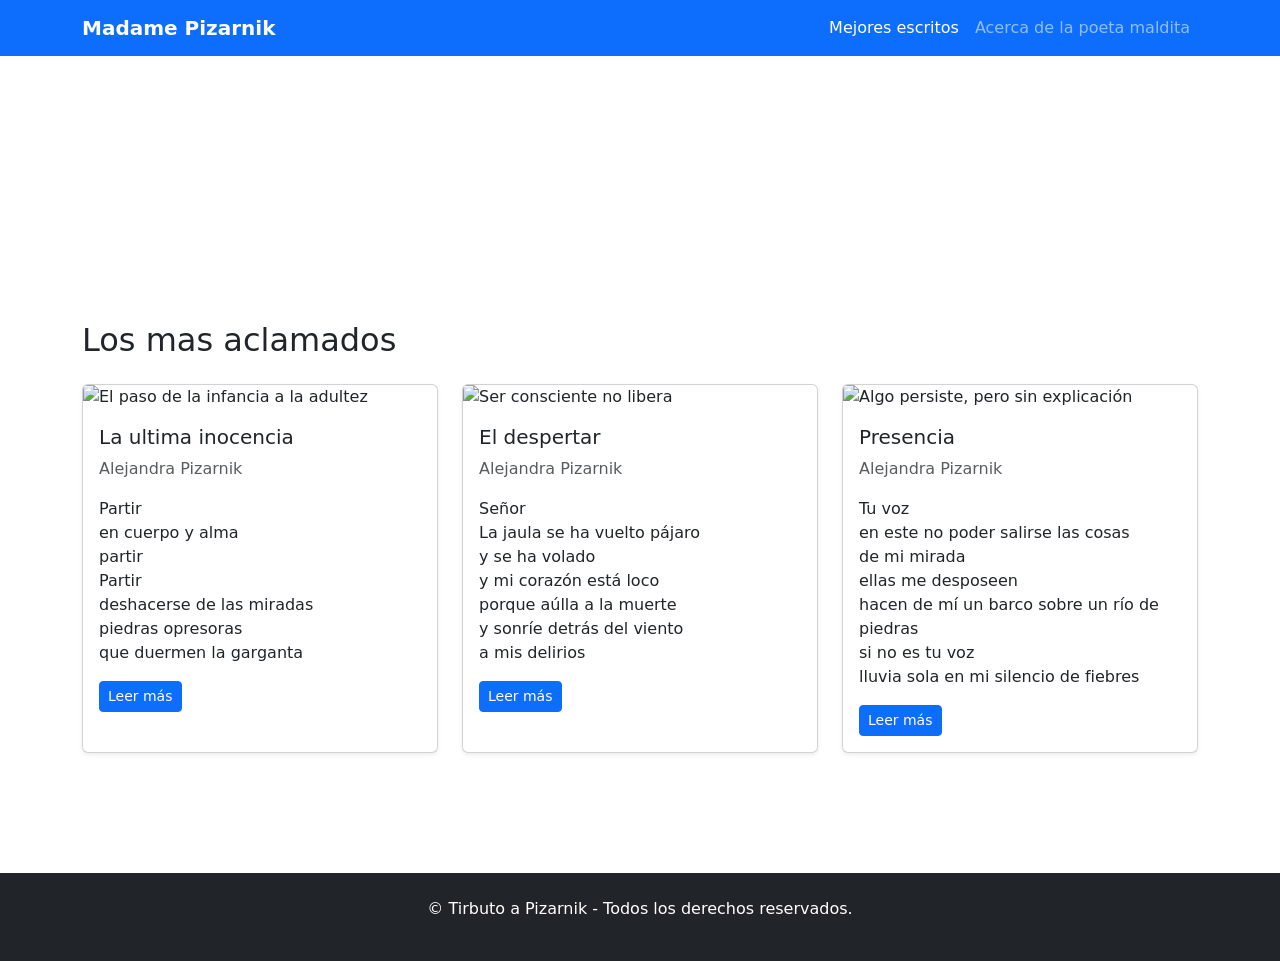
==== index.html @ fc626e9c "Carga de 3 poemas y modificacion grid" ====
<!DOCTYPE html>
<html lang="es">
<head>
    <meta charset="UTF-8">
    <meta name="viewport" content="width=device-width, initial-scale=1.0">
    <title>Alejandra Pizarnik</title>
    <!-- Bootstrap 5 CDN -->
    <link href="https://cdn.jsdelivr.net/npm/bootstrap@5.3.0/dist/css/bootstrap.min.css" rel="stylesheet">
    <!-- CSS personalizado -->
    <link rel="stylesheet" href="assets/styles.css">
</head>
<body>
    <!-- Navbar (COMPLETAR: agregar logo, links activos, menú colapsable) -->
    <nav class="navbar navbar-expand-md navbar-dark bg-primary sticky-top">
        <div class="container">
            <a class="navbar-brand fw-bold" href="index.html">Madame Pizarnik</a>
                   <button class="navbar-toggler" type="button" data-bs-toggle="collapse" data-bs-target="#menuPrincipal">
                    <span class="navbar-toggler-icon"></span>
                       </button>

                <div class="collapse navbar-collapse" id="menuPrincipal">
                  <ul class="navbar-nav ms-auto"> <li class="nav-item">
                    <a class="nav-link active" href="index.html">Mejores escritos</a>
                     </li>
                <li class="nav-item">
                    <a class="nav-link" href="about.html">Acerca de la poeta maldita</a>
                </li>
            </ul>
        </div>
    </div>
</nav>

            <!-- TODO: agregar toggler y nav-items -->
        </div>
    </nav>

    <!-- Hero section -->
    <header class="bg-gradient text-white py-5">
        <div class="container text-center">
            <h1 class="display-4">El peso de la existencia...</h1>
            <p class="lead">POESIA y DEPRESION</p>
        </div>
    </header>

    <!-- Main: listado de artículos -->
    <main class="py-5">
        <div class="container">
            <h2 class="mb-4">Los mas aclamados</h2>
            <div class="row">
                <div class="col-md-4 mb-4">
                    <div class="card h-100 shadow-sm">
                        <img src="assets/images/article-1.jpg" class="card-img-top" alt="El paso de la infancia a la adultez">
                        <div class="card-body">
                            <h5 class="card-title">La ultima inocencia</h5>
                            <p class="card-text text-muted">Alejandra Pizarnik</p>
                            <p class="card-text"> Partir <br> 
                                en cuerpo y alma <br> partir <br>
                                Partir <br> deshacerse de las miradas <br>
                                piedras opresoras <br> 
                                que duermen la garganta <br> </p>
                            <a href="#" class="btn btn-primary btn-sm">Leer más</a>
                        </div>
                    </div>
                </div>

                <div class="col-md-4 mb-4">
                    <div class="card h-100 shadow-sm">
                        <img src="assets/images/article-1.jpg" class="card-img-top" alt="Ser consciente no libera">
                        <div class="card-body">
                            <h5 class="card-title">El despertar</h5>
                            <p class="card-text text-muted">Alejandra Pizarnik</p>
                            <p class="card-text">Señor <br> 
                            La jaula se ha vuelto pájaro <br> 
                            y se ha volado <br> 
                            y mi corazón está loco <br> 
                            porque aúlla a la muerte <br> 
                            y sonríe detrás del viento <br> 
                            a mis delirios <br> </p>
                            <a href="#" class="btn btn-primary btn-sm">Leer más</a>
                        </div>
                    </div>
                </div>

                <div class="col-md-4 mb-4">
                    <div class="card h-100 shadow-sm">
                        <img src="assets/images/article-1.jpg" class="card-img-top" alt="Algo persiste, pero sin explicación">
                        <div class="card-body">
                            <h5 class="card-title">Presencia</h5>
                            <p class="card-text text-muted">Alejandra Pizarnik</p>
                            <p class="card-text">Tu voz <br> 
                            en este no poder salirse las cosas <br> 
                            de mi mirada <br> 
                            ellas me desposeen <br> 
                            hacen de mí un barco sobre un río de piedras <br> 
                            si no es tu voz <br> 
                            lluvia sola en mi silencio de fiebres <br> </p>
                                <a href="#" class="btn btn-primary btn-sm">Leer más</a>
                        </div>
                    </div>
                </div>
            </div> </div>
    </main>

    <!-- Footer -->
    <footer class="bg-dark text-white py-4 mt-5">
        <div class="container text-center">
            <p>&copy; Tirbuto a Pizarnik - Todos los derechos reservados.</p>
            <!-- TODO: agregar redes sociales -->
        </div>
    </footer>

    <!-- Bootstrap JS -->
    <script src="https://cdn.jsdelivr.net/npm/bootstrap@5.3.0/dist/js/bootstrap.bundle.min.js"></script>
</body>
</html>
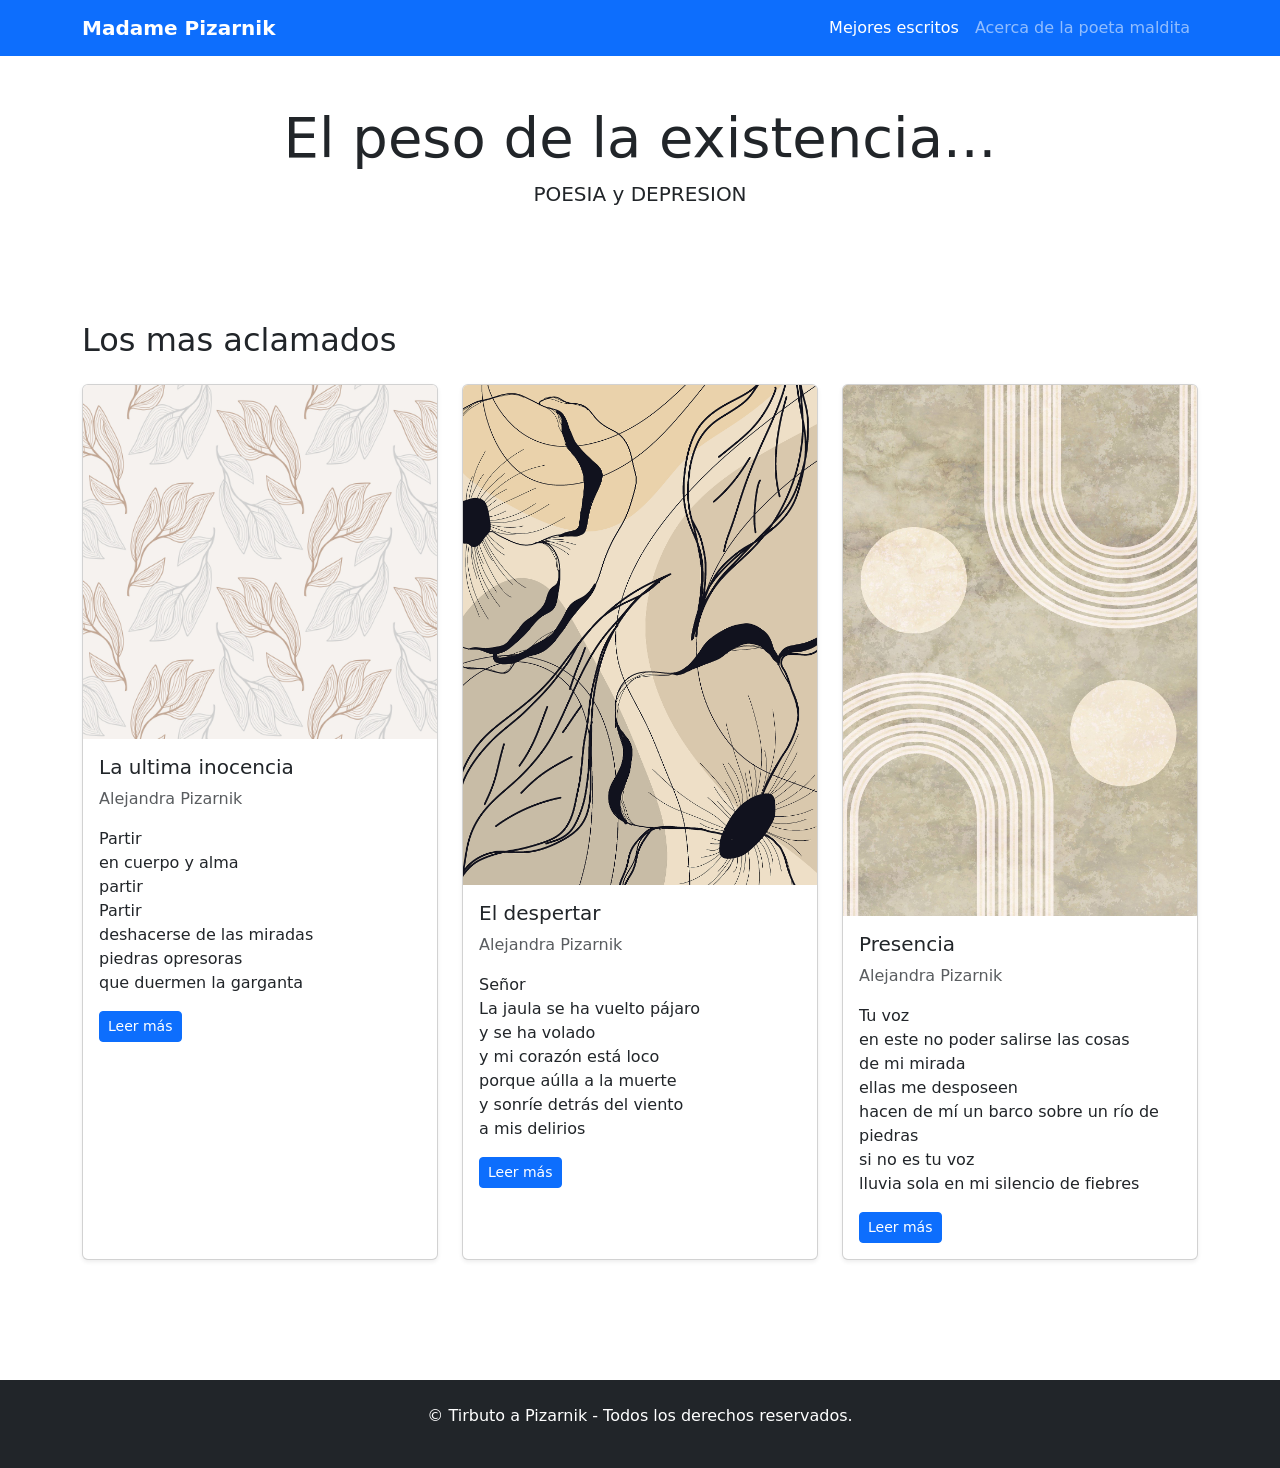
==== commit 356e6b81: "Imagenes y texto agegado en about.html, contaxt.html e index.html" ====
--- a/index.html
+++ b/index.html
@@ -35,7 +35,7 @@
     </nav>
 
     <!-- Hero section -->
-    <header class="bg-gradient text-white py-5">
+    <header class="bg-gradient text-blue py-5">
         <div class="container text-center">
             <h1 class="display-4">El peso de la existencia...</h1>
             <p class="lead">POESIA y DEPRESION</p>
@@ -49,9 +49,9 @@
             <div class="row">
                 <div class="col-md-4 mb-4">
                     <div class="card h-100 shadow-sm">
-                        <img src="assets/images/article-1.jpg" class="card-img-top" alt="El paso de la infancia a la adultez">
+                        <img src="assets/images/asb2.png" class="card-img-top" alt="El paso de la infancia a la adultez">
                         <div class="card-body">
-                            <h5 class="card-title">La ultima inocencia</h5>
+                            <h5 class="card<br>-title">La ultima inocencia</h5>
                             <p class="card-text text-muted">Alejandra Pizarnik</p>
                             <p class="card-text"> Partir <br> 
                                 en cuerpo y alma <br> partir <br>
@@ -65,7 +65,7 @@
 
                 <div class="col-md-4 mb-4">
                     <div class="card h-100 shadow-sm">
-                        <img src="assets/images/article-1.jpg" class="card-img-top" alt="Ser consciente no libera">
+                        <img src="assets/images/abs3.png" class="card-img-top" alt="Ser consciente no libera">
                         <div class="card-body">
                             <h5 class="card-title">El despertar</h5>
                             <p class="card-text text-muted">Alejandra Pizarnik</p>
@@ -83,7 +83,7 @@
 
                 <div class="col-md-4 mb-4">
                     <div class="card h-100 shadow-sm">
-                        <img src="assets/images/article-1.jpg" class="card-img-top" alt="Algo persiste, pero sin explicación">
+                        <img src="assets/images/photo1.jpg" class="card-img-top" alt="Algo persiste, pero sin explicación">
                         <div class="card-body">
                             <h5 class="card-title">Presencia</h5>
                             <p class="card-text text-muted">Alejandra Pizarnik</p>
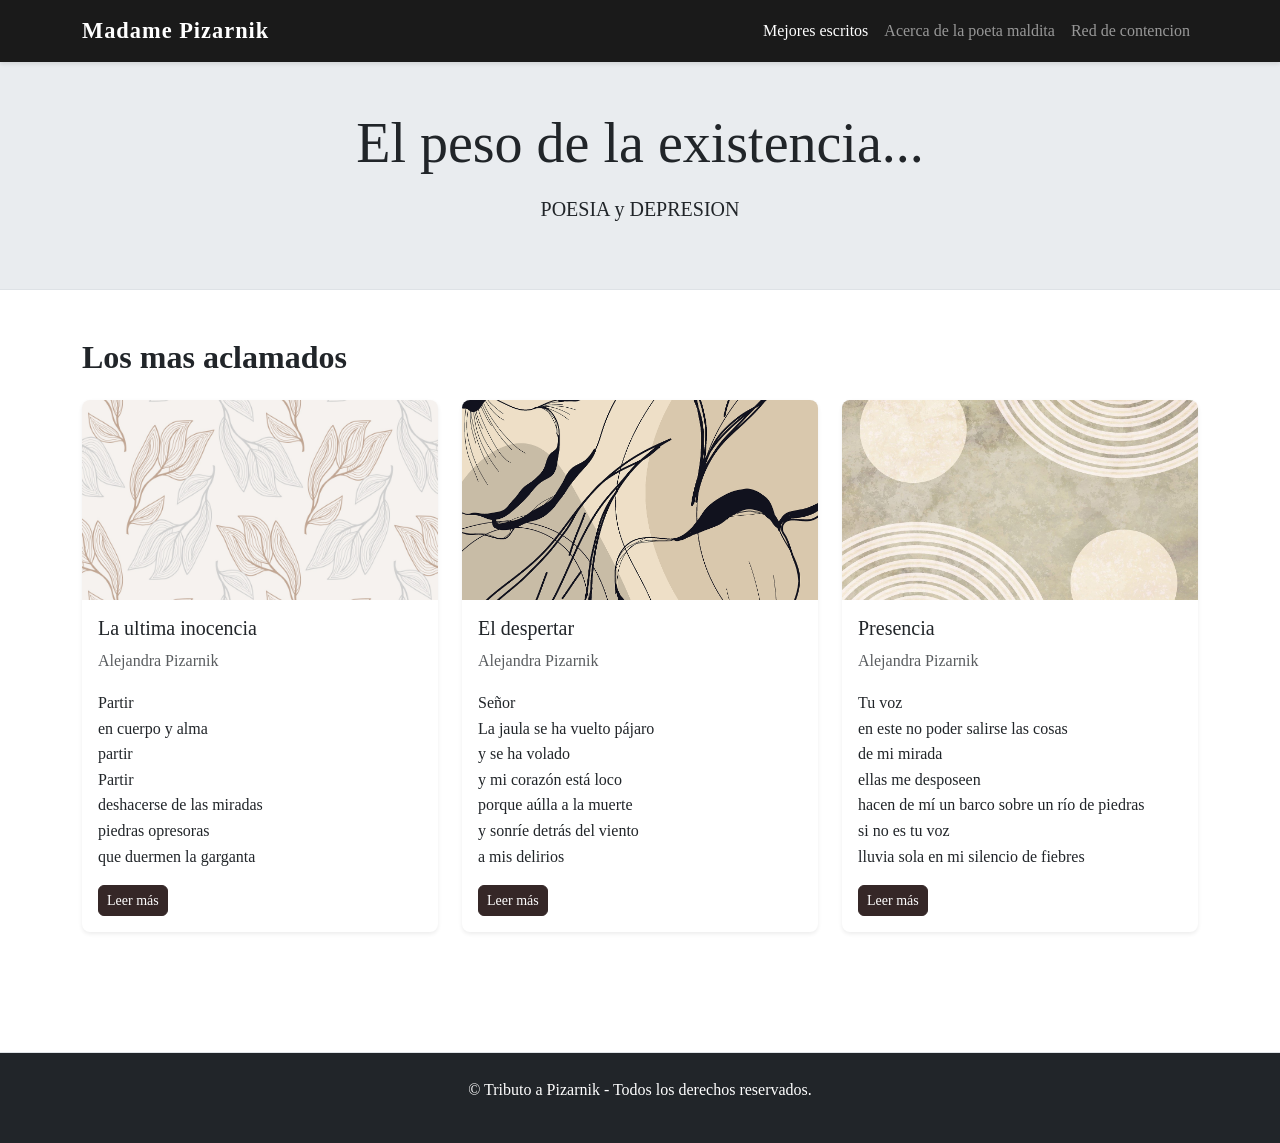
==== commit 5e3a7187: "Refactor de UI: nueva navbar, contacto, avatar y paleta de colores" ====
--- a/index.html
+++ b/index.html
@@ -14,16 +14,19 @@
     <nav class="navbar navbar-expand-md navbar-dark bg-primary sticky-top">
         <div class="container">
             <a class="navbar-brand fw-bold" href="index.html">Madame Pizarnik</a>
-                   <button class="navbar-toggler" type="button" data-bs-toggle="collapse" data-bs-target="#menuPrincipal">
+                   <button class="navbar-toggler" type="button" data-bs-toggle="collapse" data-bs-target="#ALGO">
                     <span class="navbar-toggler-icon"></span>
                        </button>
 
-                <div class="collapse navbar-collapse" id="menuPrincipal">
+                <div class="collapse navbar-collapse" id="ALGO">
                   <ul class="navbar-nav ms-auto"> <li class="nav-item">
                     <a class="nav-link active" href="index.html">Mejores escritos</a>
                      </li>
                 <li class="nav-item">
                     <a class="nav-link" href="about.html">Acerca de la poeta maldita</a>
+                </li>
+               <li class="nav-item">
+                    <a class="nav-link" href="contact.html">Red de contencion</a>
                 </li>
             </ul>
         </div>
@@ -104,7 +107,7 @@
     <!-- Footer -->
     <footer class="bg-dark text-white py-4 mt-5">
         <div class="container text-center">
-            <p>&copy; Tirbuto a Pizarnik - Todos los derechos reservados.</p>
+            <p>&copy; Tributo a Pizarnik - Todos los derechos reservados.</p>
             <!-- TODO: agregar redes sociales -->
         </div>
     </footer>
--- a/assets/styles.css
+++ b/assets/styles.css
@@ -0,0 +1,194 @@
+/* ===== Variables CSS ===== */
+:root {
+    --primary-color: hsl(0, 15%, 18%);
+    --text-color: #212529;
+    --light-bg: #f8f9fa;
+    --border-color: #dee2e6;
+}
+
+/* ===== Reset y base ===== */
+* {
+    margin: 0;
+    padding: 0;
+    box-sizing: border-box;
+}
+
+html {
+    scroll-behavior: smooth;
+}
+
+body {
+    font-family: -apple-system, BlinkMacSystemFont, 'Georgia', serif, 'Helvetica Neue', Arial, sans-serif;
+    line-height: 1.6;
+    color: var(--text-color);
+}
+
+/* ===== Tipografía ===== */
+h1, h2, h3 {
+    font-weight: 600;
+    margin-bottom: 1rem;
+}
+
+a {
+    text-decoration: none;
+    transition: all 0.3s ease;
+}
+
+/* ===== Navbar ===== */
+.navbar {
+    background-color: #1a1a1a !important;
+    box-shadow: 0 2px 4px rgb(0 0 0 / 10%);
+}
+
+.navbar-brand {
+    font-size: 1.4rem;
+    letter-spacing: 1px;
+}
+
+.navbar-brand:hover {
+    opacity: 0.8;
+}
+
+/* ===== Hero Section ===== */
+.bg-gradient {
+    background: #e9ecef !important;
+    border-bottom: 1px solid var(--border-color);
+}
+
+/* ===== Cards ===== */
+.card {
+    border: none;
+    border-radius: 8px;
+    transition: transform 0.3s ease, box-shadow 0.3s ease;
+}
+
+.card:hover {
+    transform: translateY(-5px);
+    box-shadow: 0 8px 16px rgb(0 0 0 / 15%) !important;
+}
+
+.card-img-top {
+    height: 200px;
+    object-fit: cover;
+    border-radius: 8px 8px 0 0;
+}
+
+/* ===== Botones ===== */
+.btn {
+    border-radius: 6px;
+    font-weight: 500;
+    transition: all 0.3s ease;
+}
+
+.btn-primary {
+    background-color: var(--primary-color);
+    border-color: var(--primary-color);
+}
+
+.btn-primary:hover {
+    background-color: #6d545460;
+    border-color: #614242;
+    transform: translateY(-2px);
+    box-shadow: 0 4px 8px rgba(167, 58, 58, 0.212);
+}
+
+/* ===== Formulario ===== */
+.form-control {
+    border: 1px solid var(--border-color);
+    border-radius: 6px;
+    padding: 0.75rem;
+    transition: border-color 0.3s ease, box-shadow 0.3s ease;
+}
+
+.form-control:focus {
+    border-color: var(--primary-color);
+    box-shadow: 0 0 0 0.2rem rgba(135, 148, 62, 0.25);
+}
+
+/* Validación HTML5: estilos :valid e :invalid */
+.form-control:valid {
+    border-color: #198754;
+    background-image: url("data:image/svg+xml,%3csvg xmlns='http://www.w3.org/2000/svg' viewBox='0 0 8 8'%3e%3cpath fill='%23198754' d='M.5 4.5L2 3l1-1 1 1 2-2 1 1-3 3-1 1-1-1-1-1z'/%3e%3c/svg%3e");
+    background-repeat: no-repeat;
+    background-position: right calc(0.375em + 0.1875rem) center;
+    background-size: calc(0.75em + 0.375rem) calc(0.75em + 0.375rem);
+    padding-right: calc(1.5em + 0.75rem);
+}
+
+.form-control:invalid {
+    border-color: #dc3545;
+    background-image: url("data:image/svg+xml,%3csvg xmlns='http://www.w3.org/2000/svg' viewBox='0 0 12 12' width='12' height='12' fill='none' stroke='%23dc3545' viewBox='0 0 12 12'%3e%3ccircle cx='6' cy='6' r='4.5'/%3e%3cpath stroke-linejoin='round' d='M5.8 3.6h.4L6 6.9h-.4z'/%3e%3ccircle cx='6' cy='8.2' r='.6' fill='%23dc3545' stroke='none'/%3e%3c/svg%3e");
+    background-repeat: no-repeat;
+    background-position: right calc(0.375em + 0.1875rem) center;
+    background-size: calc(0.75em + 0.375rem) calc(0.75em + 0.375rem);
+    padding-right: calc(1.5em + 0.75rem);
+}
+
+.invalid-feedback {
+    display: none;
+    width: 100%;
+    margin-top: 0.25rem;
+    font-size: 0.875em;
+    color: #dc3545;
+}
+
+.was-validated .form-control:invalid ~ .invalid-feedback {
+    display: block;
+}
+
+/* ===== Footer ===== */
+footer {
+    margin-top: auto;
+    border-top: 1px solid var(--border-color);
+}
+
+footer a {
+    color: #adb5bd;
+}
+
+/* ===== Accesibilidad ===== */
+a:focus,
+button:focus,
+input:focus {
+    outline: 2px solid var(--primary-color);
+    outline-offset: 2px;
+}
+
+footer a:hover {
+    color: rgba(136, 122, 122, 0.726);
+}
+
+/* ===== Responsive ===== */
+@media (width <= 768px) {
+    h1 {
+        font-size: 2rem;
+    }
+
+    .navbar-brand {
+        font-size: 1.2rem;
+    }
+
+    .card {
+        margin-bottom: 1.5rem;
+    }
+
+    .btn-lg {
+        padding: 0.75rem 1.5rem;
+        font-size: 1rem;
+    }
+}
+
+/* Skip to main content link */
+.skip-link {
+    position: absolute;
+    top: -40px;
+    left: 0;
+    background: var(--primary-color);
+    color: rgb(255, 255, 255);
+    padding: 8px;
+    text-decoration: none;
+}
+
+.skip-link:focus {
+    top: 0;
+}
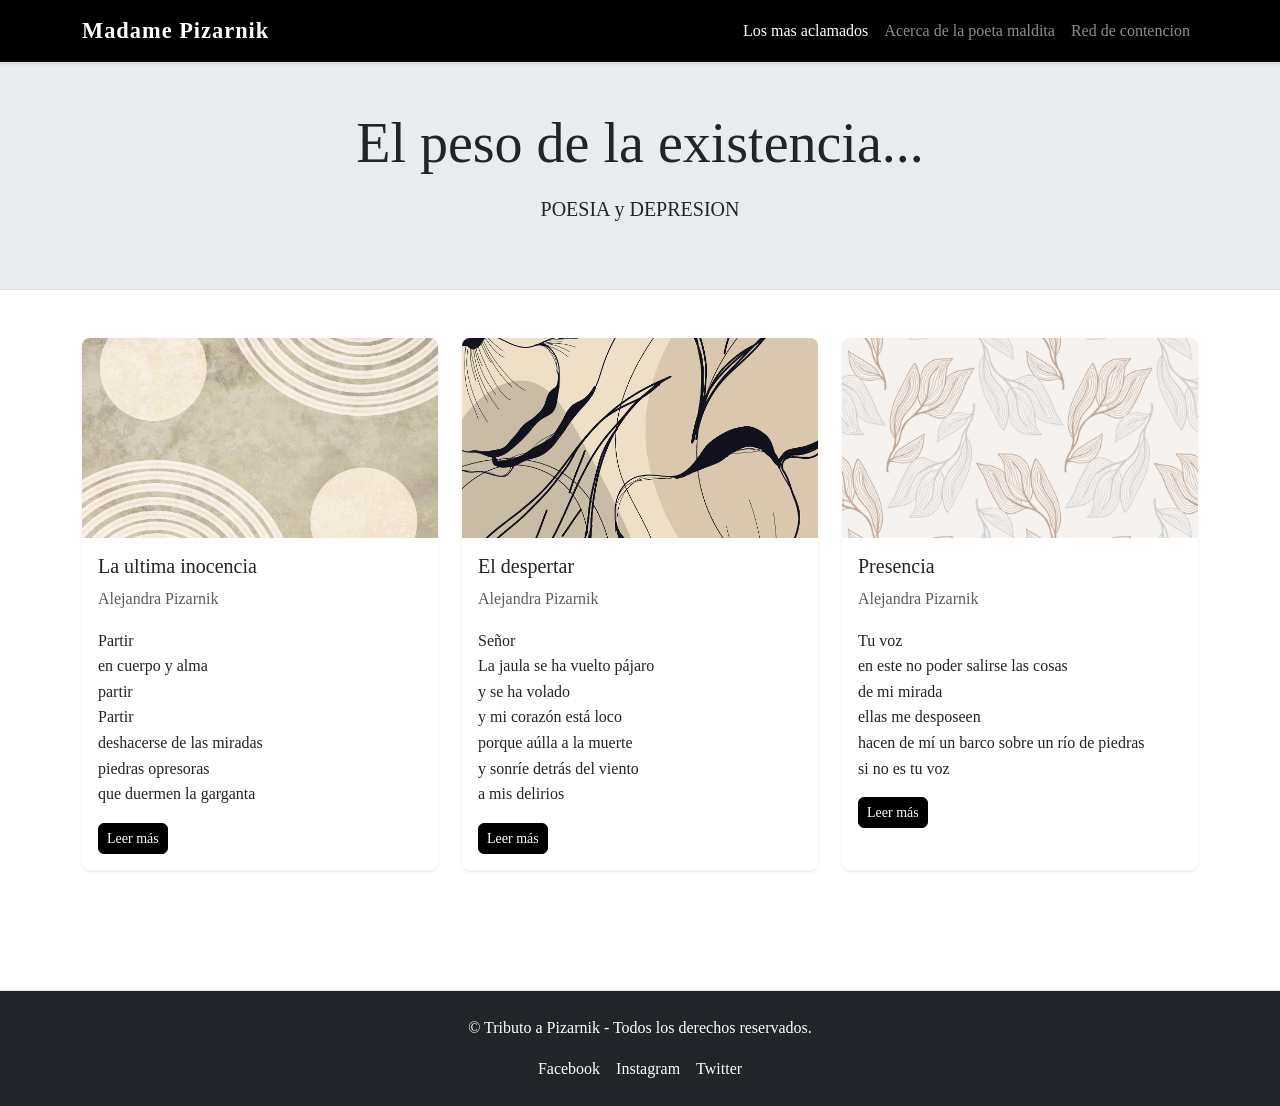
==== commit ffc48ab3: "Fix: Cierre de etiquetas div y ajuste de estados de validación en formulario" ====
--- a/index.html
+++ b/index.html
@@ -3,7 +3,7 @@
 <head>
     <meta charset="UTF-8">
     <meta name="viewport" content="width=device-width, initial-scale=1.0">
-    <title>Alejandra Pizarnik</title>
+    <title>Alejandra Pizarnik inicio</title>
     <!-- Bootstrap 5 CDN -->
     <link href="https://cdn.jsdelivr.net/npm/bootstrap@5.3.0/dist/css/bootstrap.min.css" rel="stylesheet">
     <!-- CSS personalizado -->
@@ -14,13 +14,13 @@
     <nav class="navbar navbar-expand-md navbar-dark bg-primary sticky-top">
         <div class="container">
             <a class="navbar-brand fw-bold" href="index.html">Madame Pizarnik</a>
-                   <button class="navbar-toggler" type="button" data-bs-toggle="collapse" data-bs-target="#ALGO">
+                   <button class="navbar-toggler" type="button" data-bs-toggle="collapse" data-bs-target="#navbarNav">
                     <span class="navbar-toggler-icon"></span>
                        </button>
 
-                <div class="collapse navbar-collapse" id="ALGO">
+                <div class="collapse navbar-collapse" id="navbarNav">
                   <ul class="navbar-nav ms-auto"> <li class="nav-item">
-                    <a class="nav-link active" href="index.html">Mejores escritos</a>
+                    <a class="nav-link active" href="#articulos">Los mas aclamados</a>
                      </li>
                 <li class="nav-item">
                     <a class="nav-link" href="about.html">Acerca de la poeta maldita</a>
@@ -33,10 +33,6 @@
     </div>
 </nav>
 
-            <!-- TODO: agregar toggler y nav-items -->
-        </div>
-    </nav>
-
     <!-- Hero section -->
     <header class="bg-gradient text-blue py-5">
         <div class="container text-center">
@@ -46,15 +42,14 @@
     </header>
 
     <!-- Main: listado de artículos -->
-    <main class="py-5">
+    <main id= "articulos" class="py-5">
         <div class="container">
-            <h2 class="mb-4">Los mas aclamados</h2>
             <div class="row">
                 <div class="col-md-4 mb-4">
                     <div class="card h-100 shadow-sm">
-                        <img src="assets/images/asb2.png" class="card-img-top" alt="El paso de la infancia a la adultez">
+                        <img src="assets/images/photo1.jpg" class="card-img-top" alt="El paso de la infancia a la adultez">
                         <div class="card-body">
-                            <h5 class="card<br>-title">La ultima inocencia</h5>
+                            <h5 class="card-title">La ultima inocencia</h5>
                             <p class="card-text text-muted">Alejandra Pizarnik</p>
                             <p class="card-text"> Partir <br> 
                                 en cuerpo y alma <br> partir <br>
@@ -68,7 +63,7 @@
 
                 <div class="col-md-4 mb-4">
                     <div class="card h-100 shadow-sm">
-                        <img src="assets/images/abs3.png" class="card-img-top" alt="Ser consciente no libera">
+                        <img src="assets/images/photo2.png" class="card-img-top" alt="Ser consciente no libera">
                         <div class="card-body">
                             <h5 class="card-title">El despertar</h5>
                             <p class="card-text text-muted">Alejandra Pizarnik</p>
@@ -86,7 +81,7 @@
 
                 <div class="col-md-4 mb-4">
                     <div class="card h-100 shadow-sm">
-                        <img src="assets/images/photo1.jpg" class="card-img-top" alt="Algo persiste, pero sin explicación">
+                        <img src="assets/images/photo3.png" class="card-img-top" alt="Algo persiste, pero sin explicación">
                         <div class="card-body">
                             <h5 class="card-title">Presencia</h5>
                             <p class="card-text text-muted">Alejandra Pizarnik</p>
@@ -95,8 +90,7 @@
                             de mi mirada <br> 
                             ellas me desposeen <br> 
                             hacen de mí un barco sobre un río de piedras <br> 
-                            si no es tu voz <br> 
-                            lluvia sola en mi silencio de fiebres <br> </p>
+                            si no es tu voz <br>  </p>
                                 <a href="#" class="btn btn-primary btn-sm">Leer más</a>
                         </div>
                     </div>
@@ -108,7 +102,12 @@
     <footer class="bg-dark text-white py-4 mt-5">
         <div class="container text-center">
             <p>&copy; Tributo a Pizarnik - Todos los derechos reservados.</p>
-            <!-- TODO: agregar redes sociales -->
+        </div>
+
+        <div class="d-flex justify-content-center align-items-center">
+            <a href="https://www.facebook.com/alejandra.pizarnik" class="text-white mx-2" target="_blank">Facebook</a>
+            <a href="https://www.instagram.com/alejandra.pizarnik" class="text-white mx-2" target="_blank">Instagram</a>
+            <a href="https://twitter.com/alejandrapizarn" class="text-white mx-2" target="_blank">Twitter</a>
         </div>
     </footer>
 
--- a/assets/styles.css
+++ b/assets/styles.css
@@ -1,6 +1,6 @@
 /* ===== Variables CSS ===== */
 :root {
-    --primary-color: hsl(0, 15%, 18%);
+    --primary-color: hsl(0, 0%, 0%);
     --text-color: #212529;
     --light-bg: #f8f9fa;
     --border-color: #dee2e6;
@@ -36,7 +36,7 @@
 
 /* ===== Navbar ===== */
 .navbar {
-    background-color: #1a1a1a !important;
+    background-color: var(--primary-color) !important;
     box-shadow: 0 2px 4px rgb(0 0 0 / 10%);
 }
 
@@ -106,8 +106,8 @@
 }
 
 /* Validación HTML5: estilos :valid e :invalid */
-.form-control:valid {
-    border-color: #198754;
+.was-validated .form-control:valid {
+    border-color: #73925e;
     background-image: url("data:image/svg+xml,%3csvg xmlns='http://www.w3.org/2000/svg' viewBox='0 0 8 8'%3e%3cpath fill='%23198754' d='M.5 4.5L2 3l1-1 1 1 2-2 1 1-3 3-1 1-1-1-1-1z'/%3e%3c/svg%3e");
     background-repeat: no-repeat;
     background-position: right calc(0.375em + 0.1875rem) center;
@@ -115,8 +115,8 @@
     padding-right: calc(1.5em + 0.75rem);
 }
 
-.form-control:invalid {
-    border-color: #dc3545;
+.was-validated .form-control:invalid {
+    border-color: #2e0f12;
     background-image: url("data:image/svg+xml,%3csvg xmlns='http://www.w3.org/2000/svg' viewBox='0 0 12 12' width='12' height='12' fill='none' stroke='%23dc3545' viewBox='0 0 12 12'%3e%3ccircle cx='6' cy='6' r='4.5'/%3e%3cpath stroke-linejoin='round' d='M5.8 3.6h.4L6 6.9h-.4z'/%3e%3ccircle cx='6' cy='8.2' r='.6' fill='%23dc3545' stroke='none'/%3e%3c/svg%3e");
     background-repeat: no-repeat;
     background-position: right calc(0.375em + 0.1875rem) center;
@@ -129,7 +129,7 @@
     width: 100%;
     margin-top: 0.25rem;
     font-size: 0.875em;
-    color: #dc3545;
+    color: #642329;
 }
 
 .was-validated .form-control:invalid ~ .invalid-feedback {
@@ -155,7 +155,7 @@
 }
 
 footer a:hover {
-    color: rgba(136, 122, 122, 0.726);
+    color: var(--light-bg);
 }
 
 /* ===== Responsive ===== */
@@ -191,4 +191,15 @@
 
 .skip-link:focus {
     top: 0;
+}
+
+label::after {
+    content: " (obligatorio)";
+    font-size: 0.8rem;
+    color: #6c757d;
+    font-weight: normal;
+}
+
+label[for="phone"]::after {
+    content: " (opcional)";
 }
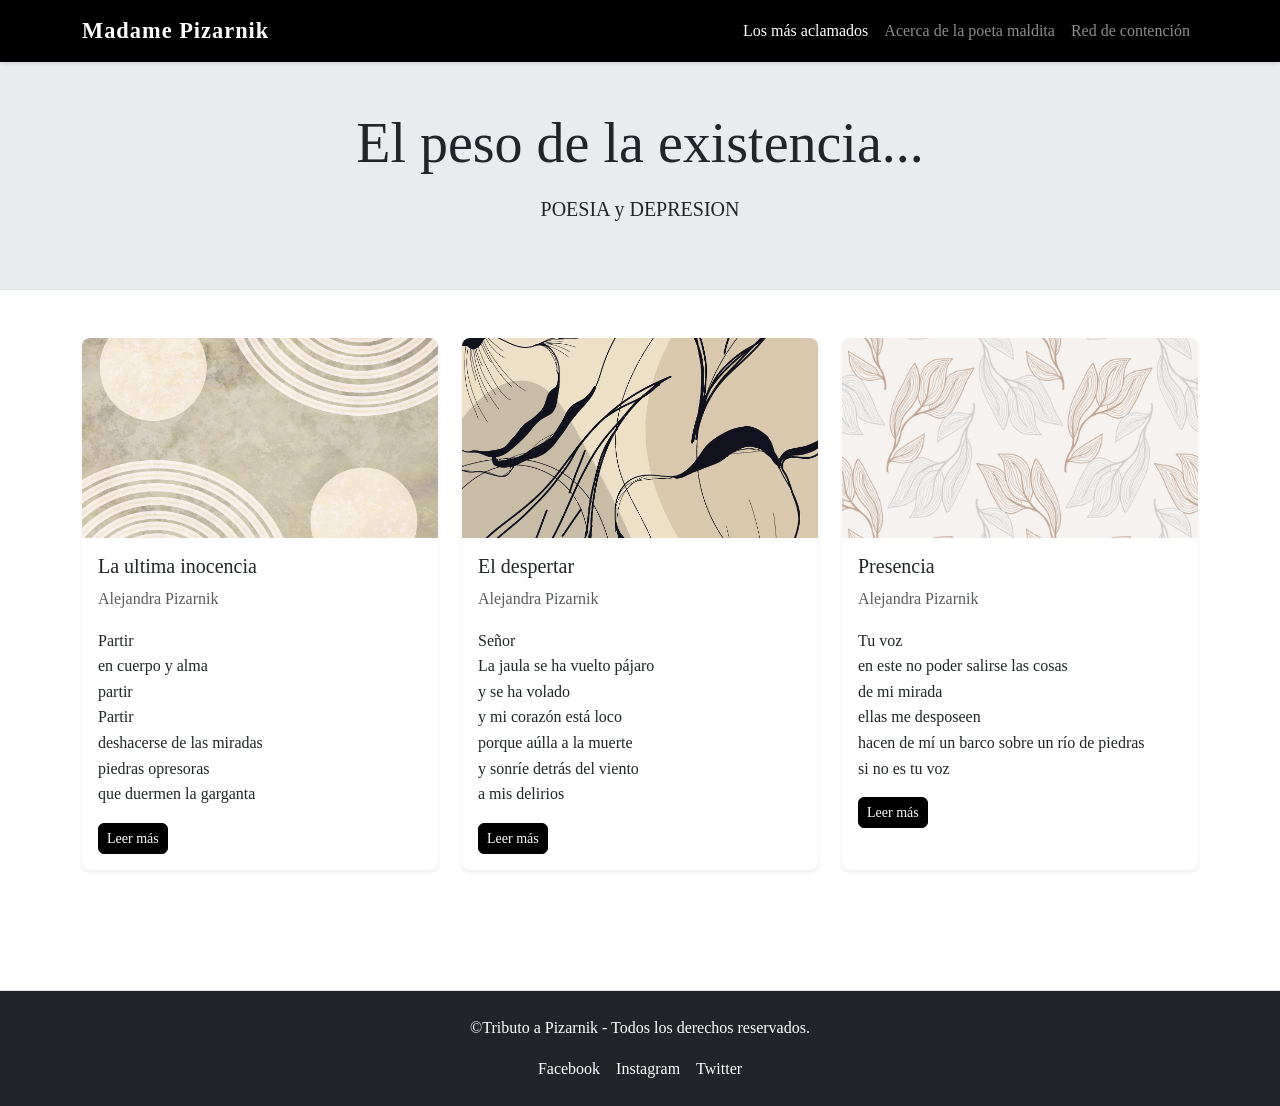
==== commit 8dbc9d01: "fix: corregir estilos CSS y aplicar formato correcto de colores" ====
--- a/index.html
+++ b/index.html
@@ -14,19 +14,21 @@
     <nav class="navbar navbar-expand-md navbar-dark bg-primary sticky-top">
         <div class="container">
             <a class="navbar-brand fw-bold" href="index.html">Madame Pizarnik</a>
-                   <button class="navbar-toggler" type="button" data-bs-toggle="collapse" data-bs-target="#navbarNav">
+                   <button class="navbar-toggler" type="button" data-bs-toggle="collapse" data-bs-target="#navbarNav" aria-label="Abrir menu">
                     <span class="navbar-toggler-icon"></span>
-                       </button>
+                    <span class="visually-hidden">Abrir menú</span>
+                    </button>
 
                 <div class="collapse navbar-collapse" id="navbarNav">
-                  <ul class="navbar-nav ms-auto"> <li class="nav-item">
-                    <a class="nav-link active" href="#articulos">Los mas aclamados</a>
+                  <ul class="navbar-nav ms-auto">
+                    <li class="nav-item">
+                    <a class="nav-link active" href="#articulos">Los más aclamados</a>
                      </li>
                 <li class="nav-item">
                     <a class="nav-link" href="about.html">Acerca de la poeta maldita</a>
                 </li>
                <li class="nav-item">
-                    <a class="nav-link" href="contact.html">Red de contencion</a>
+                    <a class="nav-link" href="contact.html">Red de contención</a>
                 </li>
             </ul>
         </div>
@@ -42,7 +44,7 @@
     </header>
 
     <!-- Main: listado de artículos -->
-    <main id= "articulos" class="py-5">
+    <main id="articulos" class="py-5">
         <div class="container">
             <div class="row">
                 <div class="col-md-4 mb-4">
@@ -51,11 +53,7 @@
                         <div class="card-body">
                             <h5 class="card-title">La ultima inocencia</h5>
                             <p class="card-text text-muted">Alejandra Pizarnik</p>
-                            <p class="card-text"> Partir <br> 
-                                en cuerpo y alma <br> partir <br>
-                                Partir <br> deshacerse de las miradas <br>
-                                piedras opresoras <br> 
-                                que duermen la garganta <br> </p>
+                            <p class="card-text">Partir<br>en cuerpo y alma<br>partir<br>Partir<br>deshacerse de las miradas<br>piedras opresoras<br>que duermen la garganta<br></p>
                             <a href="#" class="btn btn-primary btn-sm">Leer más</a>
                         </div>
                     </div>
@@ -66,14 +64,7 @@
                         <img src="assets/images/photo2.png" class="card-img-top" alt="Ser consciente no libera">
                         <div class="card-body">
                             <h5 class="card-title">El despertar</h5>
-                            <p class="card-text text-muted">Alejandra Pizarnik</p>
-                            <p class="card-text">Señor <br> 
-                            La jaula se ha vuelto pájaro <br> 
-                            y se ha volado <br> 
-                            y mi corazón está loco <br> 
-                            porque aúlla a la muerte <br> 
-                            y sonríe detrás del viento <br> 
-                            a mis delirios <br> </p>
+                            <p class="card-text text-muted">Alejandra Pizarnik</p><p class="card-text">Señor<br>La jaula se ha vuelto pájaro<br>y se ha volado<br>y mi corazón está loco<br>porque aúlla a la muerte<br>y sonríe detrás del viento<br>a mis delirios<br></p>
                             <a href="#" class="btn btn-primary btn-sm">Leer más</a>
                         </div>
                     </div>
@@ -85,12 +76,7 @@
                         <div class="card-body">
                             <h5 class="card-title">Presencia</h5>
                             <p class="card-text text-muted">Alejandra Pizarnik</p>
-                            <p class="card-text">Tu voz <br> 
-                            en este no poder salirse las cosas <br> 
-                            de mi mirada <br> 
-                            ellas me desposeen <br> 
-                            hacen de mí un barco sobre un río de piedras <br> 
-                            si no es tu voz <br>  </p>
+                            <p class="card-text">Tu voz<br>en este no poder salirse las cosas<br>de mi mirada<br>ellas me desposeen<br>hacen de mí un barco sobre un río de piedras<br>si no es tu voz<br></p>
                                 <a href="#" class="btn btn-primary btn-sm">Leer más</a>
                         </div>
                     </div>
@@ -101,7 +87,7 @@
     <!-- Footer -->
     <footer class="bg-dark text-white py-4 mt-5">
         <div class="container text-center">
-            <p>&copy; Tributo a Pizarnik - Todos los derechos reservados.</p>
+            <p>&copy;Tributo a Pizarnik - Todos los derechos reservados.</p>
         </div>
 
         <div class="d-flex justify-content-center align-items-center">
--- a/assets/styles.css
+++ b/assets/styles.css
@@ -1,6 +1,6 @@
 /* ===== Variables CSS ===== */
 :root {
-    --primary-color: hsl(0, 0%, 0%);
+    --primary-color: hsl(0deg 0% 0%);
     --text-color: #212529;
     --light-bg: #f8f9fa;
     --border-color: #dee2e6;
@@ -18,7 +18,7 @@
 }
 
 body {
-    font-family: -apple-system, BlinkMacSystemFont, 'Georgia', serif, 'Helvetica Neue', Arial, sans-serif;
+    font-family: -apple-system, BlinkMacSystemFont, Georgia, serif, Helvetica Neue, Arial, sans-serif;
     line-height: 1.6;
     color: var(--text-color);
 }
@@ -89,7 +89,7 @@
     background-color: #6d545460;
     border-color: #614242;
     transform: translateY(-2px);
-    box-shadow: 0 4px 8px rgba(167, 58, 58, 0.212);
+    box-shadow: 0 4px 8px rgb(167, 58, 58/ 25%) !important;
 }
 
 /* ===== Formulario ===== */
@@ -102,7 +102,7 @@
 
 .form-control:focus {
     border-color: var(--primary-color);
-    box-shadow: 0 0 0 0.2rem rgba(135, 148, 62, 0.25);
+    box-shadow: 0 0 0 0.2rem rgb(135, 148, 62/ 50%) !important;
 }
 
 /* Validación HTML5: estilos :valid e :invalid */
